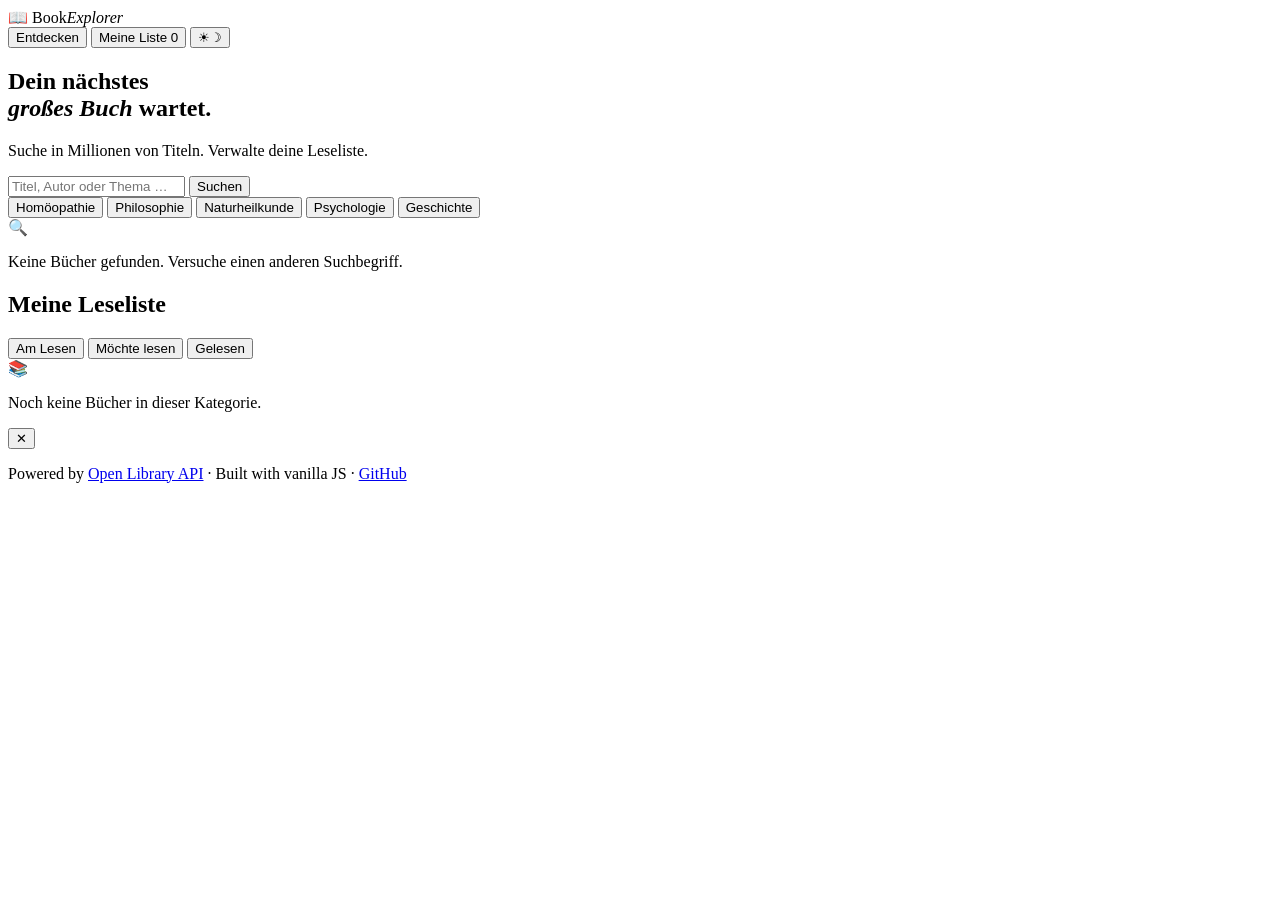
==== index.html @ 0f9fd511 "Add files via upload" ====
<!DOCTYPE html>
<html lang="de">
<head>
  <meta charset="UTF-8" />
  <meta name="viewport" content="width=device-width, initial-scale=1.0" />
  <title>Book Explorer — Discover Your Next Read</title>
  <link rel="stylesheet" href="css/style.css" />
  <link rel="preconnect" href="https://fonts.googleapis.com" />
  <link href="https://fonts.googleapis.com/css2?family=Playfair+Display:ital,wght@0,400;0,600;1,400&family=DM+Sans:wght@300;400;500&display=swap" rel="stylesheet" />
</head>
<body data-theme="light">

  <!-- Header -->
  <header class="site-header">
    <div class="container">
      <div class="logo">
        <span class="logo-icon">📖</span>
        <span class="logo-text">Book<em>Explorer</em></span>
      </div>
      <nav class="header-nav">
        <button class="nav-btn active" data-view="search">Entdecken</button>
        <button class="nav-btn" data-view="reading">Meine Liste <span class="badge" id="list-count">0</span></button>
        <button class="theme-toggle" id="theme-toggle" aria-label="Theme wechseln">
          <span class="sun">☀</span><span class="moon">☽</span>
        </button>
      </nav>
    </div>
  </header>

  <!-- Hero / Search -->
  <section class="hero" id="view-search">
    <div class="container">
      <h1 class="hero-title">Dein nächstes<br /><em>großes Buch</em> wartet.</h1>
      <p class="hero-sub">Suche in Millionen von Titeln. Verwalte deine Leseliste.</p>
      <form class="search-form" id="search-form" onsubmit="return false;">
        <input
          type="text"
          id="search-input"
          class="search-input"
          placeholder="Titel, Autor oder Thema …"
          autocomplete="off"
        />
        <button class="search-btn" id="search-btn">Suchen</button>
      </form>
      <div class="genre-pills">
        <button class="pill" data-q="homeopathy">Homöopathie</button>
        <button class="pill" data-q="philosophy medicine">Philosophie</button>
        <button class="pill" data-q="natural healing">Naturheilkunde</button>
        <button class="pill" data-q="psychology">Psychologie</button>
        <button class="pill" data-q="history">Geschichte</button>
      </div>
    </div>
  </section>

  <!-- Results -->
  <main class="container">
    <div id="results-header" class="results-header hidden">
      <span id="results-title"></span>
      <span id="results-count" class="muted"></span>
    </div>
    <div id="skeleton-grid" class="book-grid hidden">
      <!-- Skeleton placeholders injected by JS -->
    </div>
    <div id="book-grid" class="book-grid"></div>
    <div id="empty-state" class="empty-state hidden">
      <div class="empty-icon">🔍</div>
      <p>Keine Bücher gefunden. Versuche einen anderen Suchbegriff.</p>
    </div>

    <!-- Reading List View -->
    <section id="view-reading" class="hidden">
      <div class="reading-header">
        <h2>Meine Leseliste</h2>
      </div>
      <div class="reading-tabs">
        <button class="tab-btn active" data-status="reading">Am Lesen</button>
        <button class="tab-btn" data-status="want">Möchte lesen</button>
        <button class="tab-btn" data-status="done">Gelesen</button>
      </div>
      <div id="reading-list" class="book-grid"></div>
      <div id="reading-empty" class="empty-state hidden">
        <div class="empty-icon">📚</div>
        <p>Noch keine Bücher in dieser Kategorie.</p>
      </div>
    </section>
  </main>

  <!-- Modal -->
  <div class="modal-overlay hidden" id="modal-overlay">
    <div class="modal" id="modal">
      <button class="modal-close" id="modal-close">✕</button>
      <div class="modal-inner" id="modal-content"></div>
    </div>
  </div>

  <!-- Toast -->
  <div class="toast hidden" id="toast"></div>

  <footer class="site-footer">
    <div class="container">
      <p>Powered by <a href="https://openlibrary.org" target="_blank">Open Library API</a> · Built with vanilla JS · <a href="https://github.com" target="_blank">GitHub</a></p>
    </div>
  </footer>

  <script src="js/app.js"></script>
</body>
</html>
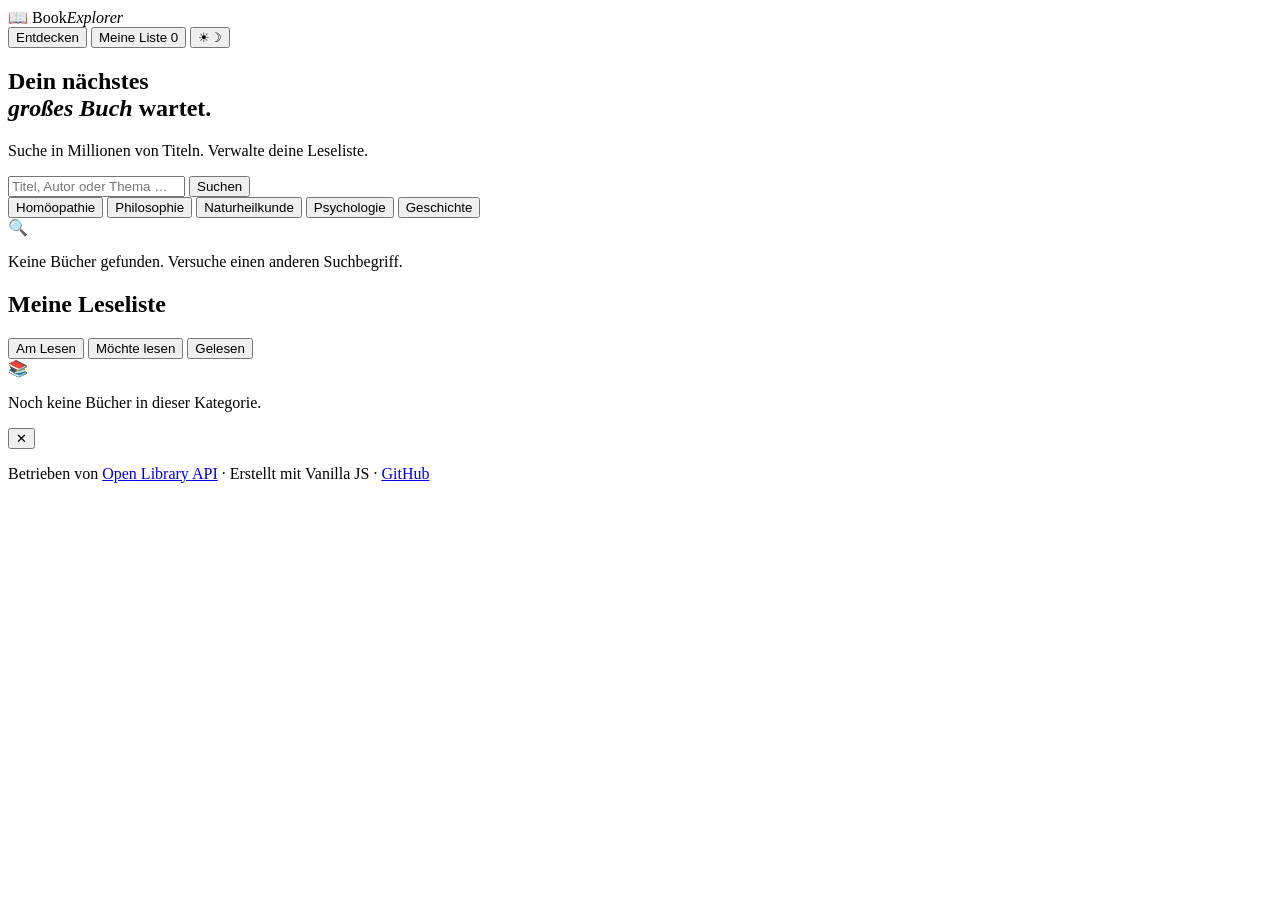
==== commit 86ffb2c2: "Add files via upload" ====
--- a/index.html
+++ b/index.html
@@ -3,7 +3,7 @@
 <head>
   <meta charset="UTF-8" />
   <meta name="viewport" content="width=device-width, initial-scale=1.0" />
-  <title>Book Explorer — Discover Your Next Read</title>
+  <title>Buch-Explorer — Entdecke dein nächstes Buch</title>
   <link rel="stylesheet" href="css/style.css" />
   <link rel="preconnect" href="https://fonts.googleapis.com" />
   <link href="https://fonts.googleapis.com/css2?family=Playfair+Display:ital,wght@0,400;0,600;1,400&family=DM+Sans:wght@300;400;500&display=swap" rel="stylesheet" />
@@ -98,7 +98,7 @@
 
   <footer class="site-footer">
     <div class="container">
-      <p>Powered by <a href="https://openlibrary.org" target="_blank">Open Library API</a> · Built with vanilla JS · <a href="https://github.com" target="_blank">GitHub</a></p>
+      <p>Betrieben von <a href="https://openlibrary.org" target="_blank">Open Library API</a> · Erstellt mit Vanilla JS · <a href="https://github.com" target="_blank">GitHub</a></p>
     </div>
   </footer>
 
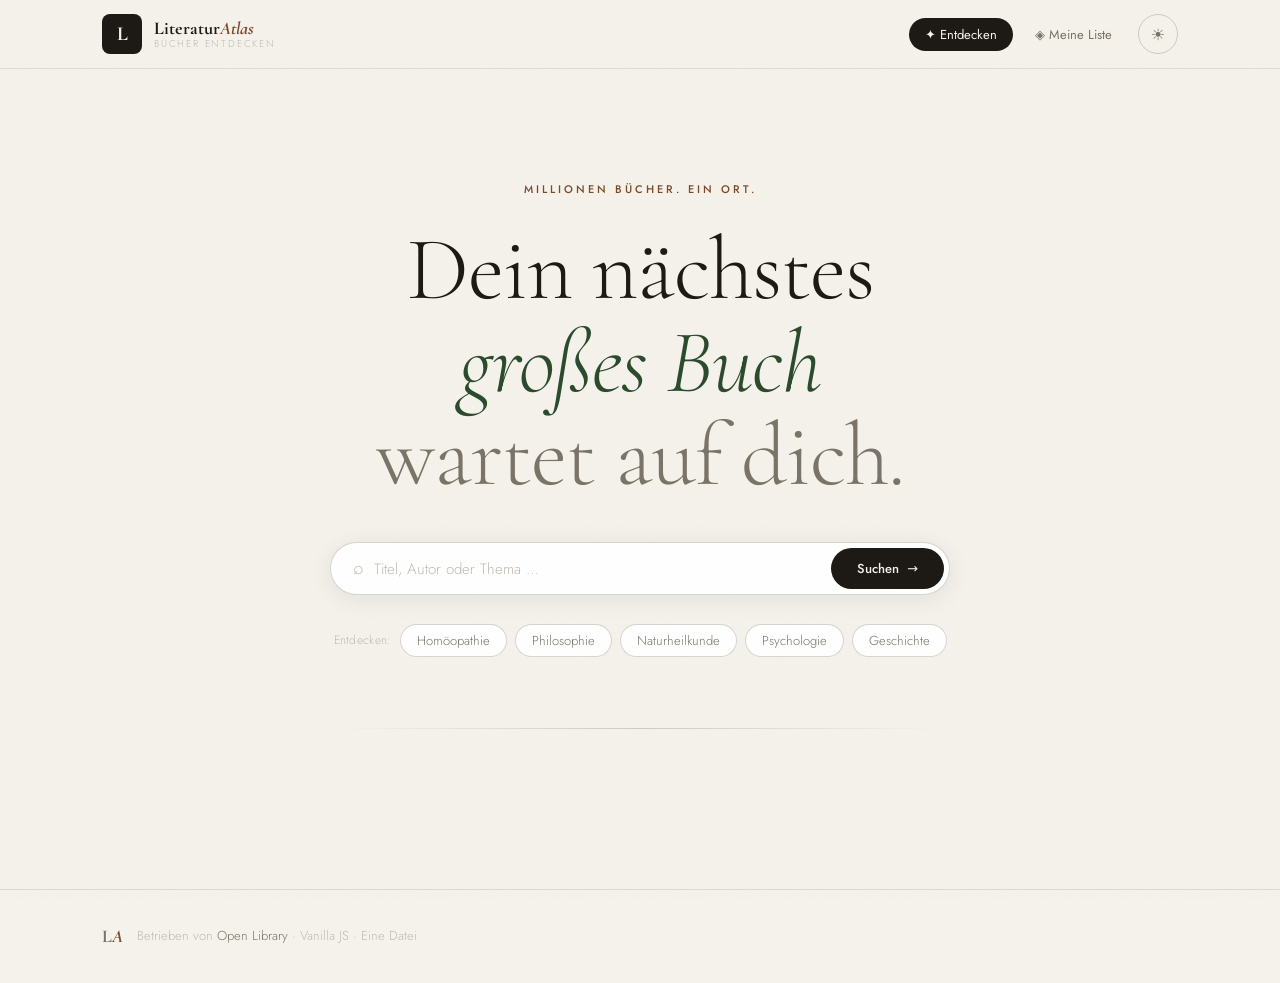
==== commit 5b60f2bb: "Add files via upload" ====
--- a/index.html
+++ b/index.html
@@ -1,107 +1,520 @@
 <!DOCTYPE html>
 <html lang="de">
 <head>
-  <meta charset="UTF-8" />
-  <meta name="viewport" content="width=device-width, initial-scale=1.0" />
-  <title>Buch-Explorer — Entdecke dein nächstes Buch</title>
-  <link rel="stylesheet" href="css/style.css" />
-  <link rel="preconnect" href="https://fonts.googleapis.com" />
-  <link href="https://fonts.googleapis.com/css2?family=Playfair+Display:ital,wght@0,400;0,600;1,400&family=DM+Sans:wght@300;400;500&display=swap" rel="stylesheet" />
+<meta charset="UTF-8"/>
+<meta name="viewport" content="width=device-width,initial-scale=1.0"/>
+<title>LiteraturAtlas — Bücher entdecken</title>
+<link href="https://fonts.googleapis.com/css2?family=Cormorant+Garamond:ital,wght@0,300;0,400;0,700;1,400;1,700&family=Jost:wght@300;400;500&display=swap" rel="stylesheet"/>
+<style>
+*,*::before,*::after{box-sizing:border-box;margin:0;padding:0}
+:root{
+  --bg:#F5F2EB;
+  --surface:#FFFFFF;
+  --text:#1C1814;
+  --muted:#7A7368;
+  --faint:#C0BAB0;
+  --green:#2A4A2C;
+  --green-l:#EBF0EB;
+  --brown:#7A4A28;
+  --brown-l:#F5EDE4;
+  --border:rgba(28,24,20,.10);
+  --border-m:rgba(28,24,20,.18);
+  --serif:'Cormorant Garamond',Georgia,serif;
+  --sans:'Jost',system-ui,sans-serif;
+  --r:12px;
+}
+[data-theme=dark]{
+  --bg:#100E0B;
+  --surface:#1C1814;
+  --text:#EDE8DF;
+  --muted:#8A8278;
+  --faint:#3A3630;
+  --green:#7BAD7E;
+  --green-l:#1A2B1B;
+  --brown:#C49A6C;
+  --brown-l:#2A1E14;
+  --border:rgba(237,232,223,.07);
+  --border-m:rgba(237,232,223,.15);
+}
+html{scroll-behavior:smooth}
+body{font-family:var(--sans);background:var(--bg);color:var(--text);min-height:100vh;transition:background .3s,color .3s;line-height:1.6}
+button{cursor:pointer;border:none;background:none;font-family:var(--sans)}
+img{display:block;max-width:100%}
+a{color:var(--green);text-decoration:none}
+.hidden{display:none!important}
+
+/* ── GRAIN OVERLAY ── */
+body::before{content:'';position:fixed;inset:0;pointer-events:none;z-index:999;opacity:.025;
+  background-image:url("data:image/svg+xml,%3Csvg viewBox='0 0 256 256' xmlns='http://www.w3.org/2000/svg'%3E%3Cfilter id='n'%3E%3CfeTurbulence type='fractalNoise' baseFrequency='.9' numOctaves='4' stitchTiles='stitch'/%3E%3C/filter%3E%3Crect width='100%25' height='100%25' filter='url(%23n)'/%3E%3C/svg%3E");
+  background-size:256px 256px}
+
+/* ── HEADER ── */
+header{position:sticky;top:0;z-index:100;backdrop-filter:blur(16px);-webkit-backdrop-filter:blur(16px);
+  background:rgba(245,242,235,.88);border-bottom:1px solid var(--border);transition:background .3s}
+[data-theme=dark] header{background:rgba(16,14,11,.88)}
+.hinner{max-width:1140px;margin:0 auto;padding:0 2rem;height:68px;display:flex;align-items:center;justify-content:space-between;gap:1rem}
+
+.logo{display:flex;align-items:center;gap:12px;text-decoration:none}
+.logo-sq{width:40px;height:40px;background:var(--text);color:var(--bg);border-radius:8px;
+  display:flex;align-items:center;justify-content:center;font-family:var(--serif);font-size:20px;font-weight:700;flex-shrink:0}
+.logo-words{display:flex;flex-direction:column;line-height:1.1}
+.logo-name{font-family:var(--serif);font-size:18px;font-weight:700;color:var(--text)}
+.logo-name em{color:var(--brown);font-style:italic}
+.logo-tag{font-size:10px;font-weight:300;color:var(--faint);letter-spacing:1.8px;text-transform:uppercase}
+
+nav{display:flex;align-items:center;gap:6px}
+.nbtn{padding:7px 16px;border-radius:30px;font-size:13px;font-weight:400;color:var(--muted);transition:all .2s;display:flex;align-items:center;gap:6px}
+.nbtn:hover{background:var(--surface);color:var(--text)}
+.nbtn.on{background:var(--text);color:var(--bg)}
+.badge{background:var(--brown);color:#fff;border-radius:10px;font-size:11px;font-weight:500;padding:2px 7px;min-width:20px;text-align:center;display:none}
+.badge.show{display:inline-block}
+.toggle{width:40px;height:40px;border-radius:50%;border:1px solid var(--border-m);color:var(--muted);
+  display:flex;align-items:center;justify-content:center;font-size:16px;transition:all .2s;margin-left:4px}
+.toggle:hover{background:var(--surface);color:var(--text)}
+[data-theme=light] .moon-i{display:none}
+[data-theme=dark]  .sun-i{display:none}
+
+/* ── HERO ── */
+.hero{padding:7rem 0 4.5rem;text-align:center;position:relative;overflow:hidden}
+.hero::after{content:'';position:absolute;bottom:0;left:50%;transform:translateX(-50%);
+  width:600px;height:1px;background:linear-gradient(90deg,transparent,var(--border-m),transparent)}
+.wrap{max-width:1140px;margin:0 auto;padding:0 2rem;position:relative;z-index:1}
+.eyebrow{font-size:11px;font-weight:500;letter-spacing:3px;text-transform:uppercase;color:var(--brown);margin-bottom:1.5rem;
+  opacity:0;animation:up .6s .1s forwards}
+h1{font-family:var(--serif);font-size:clamp(3.2rem,7vw,5.8rem);font-weight:300;line-height:1.04;letter-spacing:-1px;
+  color:var(--text);margin-bottom:2.5rem;opacity:0;animation:up .7s .2s forwards}
+h1 em{color:var(--green);font-style:italic}
+h1 .dim{color:var(--muted);font-weight:300}
+@keyframes up{from{opacity:0;transform:translateY(18px)}to{opacity:1;transform:none}}
+
+/* ── SEARCH ── */
+.sbox{max-width:620px;margin:0 auto 1.8rem;opacity:0;animation:up .7s .3s forwards}
+.sform{display:flex;align-items:center;gap:0;background:var(--surface);border:1.5px solid var(--border-m);
+  border-radius:50px;padding:5px 5px 5px 22px;box-shadow:0 4px 24px rgba(28,24,20,.08);transition:all .25s}
+.sform:focus-within{border-color:var(--green);box-shadow:0 0 0 4px rgba(42,74,44,.12),0 4px 24px rgba(28,24,20,.08)}
+.sico{font-size:18px;color:var(--faint);flex-shrink:0;margin-right:10px}
+#q{flex:1;border:none;outline:none;background:transparent;font-family:var(--sans);font-size:15px;color:var(--text);font-weight:300}
+#q::placeholder{color:var(--faint)}
+#sbtn{padding:11px 26px;border-radius:40px;background:var(--text);color:var(--bg);font-size:13px;font-weight:500;
+  transition:all .2s;display:flex;align-items:center;gap:8px;flex-shrink:0}
+#sbtn:hover{opacity:.85}
+#sbtn:active{transform:scale(.97)}
+.arr{transition:transform .2s}
+#sbtn:hover .arr{transform:translateX(3px)}
+
+/* ── PILLS ── */
+.pills{display:flex;flex-wrap:wrap;gap:8px;justify-content:center;align-items:center;
+  opacity:0;animation:up .7s .4s forwards}
+.plabel{font-size:12px;color:var(--faint);font-weight:300;letter-spacing:.3px}
+.pill{padding:6px 16px;border:1px solid var(--border-m);border-radius:30px;font-size:13px;font-weight:300;
+  color:var(--muted);background:var(--surface);transition:all .2s}
+.pill:hover{border-color:var(--green);color:var(--green);background:var(--green-l);transform:translateY(-1px)}
+
+/* ── RESULTS BAR ── */
+.rbar{display:flex;align-items:center;gap:14px;margin-bottom:2rem;padding-top:.5rem}
+.rline{width:28px;height:1.5px;background:var(--brown);flex-shrink:0}
+.rtitle{font-size:15px;font-weight:500}
+.rcount{font-size:13px;font-weight:300;color:var(--muted)}
+
+/* ── GRID ── */
+main{max-width:1140px;margin:0 auto;padding:0 2rem 6rem}
+.grid{display:grid;grid-template-columns:repeat(auto-fill,minmax(175px,1fr));gap:1.6rem;margin-bottom:4rem}
+
+/* skeleton */
+.skel{background:var(--surface);border-radius:var(--r);overflow:hidden;animation:pulse 1.5s ease-in-out infinite}
+.skel-img{height:240px;background:var(--bg)}
+.skel-bod{padding:14px}
+.skel-l{height:12px;background:var(--bg);border-radius:4px;margin-bottom:8px}
+.skel-l.s{width:55%}
+@keyframes pulse{0%,100%{opacity:1}50%{opacity:.5}}
+
+/* card */
+.card{background:var(--surface);border-radius:var(--r);overflow:hidden;border:1px solid var(--border);
+  cursor:pointer;transition:all .3s cubic-bezier(.16,1,.3,1);display:flex;flex-direction:column;position:relative}
+.card:hover{transform:translateY(-6px);box-shadow:0 20px 50px rgba(28,24,20,.15);border-color:transparent}
+.card:hover .cimg img{transform:scale(1.06)}
+
+.cimg{aspect-ratio:2/3;overflow:hidden;background:var(--bg);position:relative}
+.cimg img{width:100%;height:100%;object-fit:cover;transition:transform .5s cubic-bezier(.16,1,.3,1)}
+.no-cover{width:100%;height:100%;display:flex;flex-direction:column;align-items:center;justify-content:center;
+  gap:10px;color:var(--faint);font-family:var(--serif);font-size:13px;font-style:italic;text-align:center;padding:1rem}
+.no-cover svg{opacity:.25}
+
+.stag{position:absolute;top:10px;right:10px;font-size:10px;font-weight:500;padding:4px 10px;
+  border-radius:20px;letter-spacing:.3px;backdrop-filter:blur(8px)}
+.s-r{background:rgba(42,74,44,.88);color:#fff}
+.s-w{background:rgba(122,74,40,.88);color:#fff}
+.s-d{background:rgba(40,36,32,.88);color:#fff}
+
+.cinfo{padding:14px;flex:1;display:flex;flex-direction:column;gap:4px}
+.ctitle{font-family:var(--serif);font-size:15px;font-weight:700;color:var(--text);line-height:1.25;
+  display:-webkit-box;-webkit-line-clamp:2;-webkit-box-orient:vertical;overflow:hidden}
+.cauthor{font-size:12px;font-weight:300;color:var(--muted)}
+.cyear{font-size:11px;font-weight:300;color:var(--faint)}
+
+/* empty */
+.empty{text-align:center;padding:5rem 1rem;color:var(--muted)}
+.empty-ico{font-size:3rem;color:var(--faint);margin-bottom:1rem;opacity:.4;font-family:var(--serif)}
+
+/* ── READING LIST ── */
+.rl-head{padding:2.5rem 0 1.5rem}
+.rl-head h2{font-family:var(--serif);font-size:2.8rem;font-weight:300;letter-spacing:-.5px}
+.rl-head h2 em{color:var(--brown);font-style:italic}
+.tabs{display:flex;gap:2px;border-bottom:1px solid var(--border);margin-bottom:2rem}
+.tab{padding:10px 22px;font-size:14px;font-weight:300;color:var(--muted);border-bottom:2px solid transparent;
+  margin-bottom:-1px;transition:all .2s}
+.tab:hover{color:var(--text)}
+.tab.on{color:var(--green);border-bottom-color:var(--green);font-weight:500}
+
+/* ── MODAL ── */
+.overlay{position:fixed;inset:0;z-index:200;background:rgba(10,8,6,.65);backdrop-filter:blur(10px);
+  display:flex;align-items:center;justify-content:center;padding:1.5rem;animation:fin .2s ease}
+@keyframes fin{from{opacity:0}to{opacity:1}}
+.modal{background:var(--surface);border-radius:20px;max-width:560px;width:100%;max-height:88vh;
+  overflow-y:auto;position:relative;box-shadow:0 30px 80px rgba(0,0,0,.3);border:1px solid var(--border-m);
+  animation:mup .3s cubic-bezier(.16,1,.3,1)}
+@keyframes mup{from{transform:translateY(30px) scale(.97);opacity:0}to{transform:none;opacity:1}}
+.mclose{position:absolute;top:16px;right:16px;z-index:2;width:34px;height:34px;border-radius:50%;
+  background:var(--bg);color:var(--muted);font-size:13px;display:flex;align-items:center;justify-content:center;
+  border:1px solid var(--border);transition:all .2s}
+.mclose:hover{background:var(--text);color:var(--bg)}
+.mrow{display:flex;gap:1.5rem;padding:2rem}
+.mcov{width:115px;flex-shrink:0;aspect-ratio:2/3;border-radius:8px;overflow:hidden;background:var(--bg);
+  box-shadow:6px 6px 24px rgba(0,0,0,.2)}
+.mcov img{width:100%;height:100%;object-fit:cover}
+.mmeta{flex:1;padding-top:4px}
+.mtitle{font-family:var(--serif);font-size:1.5rem;font-weight:700;line-height:1.2;margin-bottom:.5rem}
+.mauthor{color:var(--muted);font-size:14px;font-weight:300;margin-bottom:4px}
+.myear{color:var(--faint);font-size:12px;font-weight:300;margin-bottom:1.2rem}
+.mdesc{padding:0 2rem 1.5rem;font-size:14px;font-weight:300;color:var(--muted);line-height:1.8;
+  font-style:italic;border-bottom:1px solid var(--border)}
+.mactions{padding:1.5rem 2rem;display:flex;gap:8px;flex-wrap:wrap}
+.abtn{flex:1;min-width:115px;padding:10px 12px;border-radius:8px;border:1px solid var(--border-m);
+  font-size:13px;font-weight:400;color:var(--muted);background:transparent;transition:all .2s;font-family:var(--sans)}
+.abtn:hover{border-color:var(--green);color:var(--green);background:var(--green-l)}
+.abtn.on{border-color:var(--green);color:var(--green);background:var(--green-l);font-weight:500}
+.mol{width:100%;text-align:center;padding:8px;font-size:13px}
+.mol a{color:var(--brown);font-weight:500}
+
+/* ── TOAST ── */
+.toast{position:fixed;bottom:2rem;left:50%;transform:translateX(-50%);background:var(--text);color:var(--bg);
+  padding:12px 24px;border-radius:30px;font-size:13px;z-index:999;white-space:nowrap;
+  box-shadow:0 8px 32px rgba(0,0,0,.25);animation:tin .3s cubic-bezier(.16,1,.3,1)}
+@keyframes tin{from{opacity:0;transform:translate(-50%,16px)}to{opacity:1;transform:translate(-50%,0)}}
+
+/* ── FOOTER ── */
+footer{border-top:1px solid var(--border);padding:2rem 0}
+.finner{max-width:1140px;margin:0 auto;padding:0 2rem;display:flex;align-items:center;gap:14px}
+.flogo{font-family:var(--serif);font-size:18px;font-weight:700;color:var(--muted)}
+.flogo em{color:var(--brown);font-style:italic}
+.ftxt{font-size:13px;font-weight:300;color:var(--faint)}
+.ftxt a{color:var(--muted)}
+
+@media(max-width:640px){
+  h1{font-size:2.8rem}
+  .logo-tag,.logo-words .logo-tag{display:none}
+  .mrow{flex-direction:column;align-items:center}
+  .mcov{width:100px}
+}
+</style>
 </head>
 <body data-theme="light">
 
-  <!-- Header -->
-  <header class="site-header">
-    <div class="container">
-      <div class="logo">
-        <span class="logo-icon">📖</span>
-        <span class="logo-text">Book<em>Explorer</em></span>
+<header>
+  <div class="hinner">
+    <a class="logo" href="#">
+      <div class="logo-sq">L</div>
+      <div class="logo-words">
+        <span class="logo-name">Literatur<em>Atlas</em></span>
+        <span class="logo-tag">Bücher entdecken</span>
       </div>
-      <nav class="header-nav">
-        <button class="nav-btn active" data-view="search">Entdecken</button>
-        <button class="nav-btn" data-view="reading">Meine Liste <span class="badge" id="list-count">0</span></button>
-        <button class="theme-toggle" id="theme-toggle" aria-label="Theme wechseln">
-          <span class="sun">☀</span><span class="moon">☽</span>
-        </button>
-      </nav>
-    </div>
-  </header>
-
-  <!-- Hero / Search -->
-  <section class="hero" id="view-search">
-    <div class="container">
-      <h1 class="hero-title">Dein nächstes<br /><em>großes Buch</em> wartet.</h1>
-      <p class="hero-sub">Suche in Millionen von Titeln. Verwalte deine Leseliste.</p>
-      <form class="search-form" id="search-form" onsubmit="return false;">
-        <input
-          type="text"
-          id="search-input"
-          class="search-input"
-          placeholder="Titel, Autor oder Thema …"
-          autocomplete="off"
-        />
-        <button class="search-btn" id="search-btn">Suchen</button>
-      </form>
-      <div class="genre-pills">
-        <button class="pill" data-q="homeopathy">Homöopathie</button>
-        <button class="pill" data-q="philosophy medicine">Philosophie</button>
-        <button class="pill" data-q="natural healing">Naturheilkunde</button>
-        <button class="pill" data-q="psychology">Psychologie</button>
-        <button class="pill" data-q="history">Geschichte</button>
+    </a>
+    <nav>
+      <button class="nbtn on" data-view="search">✦ Entdecken</button>
+      <button class="nbtn" data-view="reading">◈ Meine Liste <span class="badge" id="badge">0</span></button>
+      <button class="toggle" id="toggle"><span class="sun-i">☀</span><span class="moon-i">☽</span></button>
+    </nav>
+  </div>
+</header>
+
+<section class="hero" id="v-search">
+  <div class="wrap">
+    <div class="eyebrow">Millionen Bücher. Ein Ort.</div>
+    <h1>Dein nächstes<br/><em>großes Buch</em><br/><span class="dim">wartet auf dich.</span></h1>
+    <div class="sbox">
+      <div class="sform">
+        <span class="sico">⌕</span>
+        <input id="q" type="text" placeholder="Titel, Autor oder Thema …" autocomplete="off"/>
+        <button id="sbtn"><span>Suchen</span><span class="arr">→</span></button>
       </div>
     </div>
+    <div class="pills">
+      <span class="plabel">Entdecken:</span>
+      <button class="pill" data-q="homeopathy">Homöopathie</button>
+      <button class="pill" data-q="philosophy medicine">Philosophie</button>
+      <button class="pill" data-q="natural healing">Naturheilkunde</button>
+      <button class="pill" data-q="psychology">Psychologie</button>
+      <button class="pill" data-q="history">Geschichte</button>
+    </div>
+  </div>
+</section>
+
+<main>
+  <div id="rbar" class="rbar hidden">
+    <div class="rline"></div>
+    <span id="rtitle" class="rtitle"></span>
+    <span id="rcount" class="rcount"></span>
+  </div>
+  <div id="skelgrid" class="grid hidden"></div>
+  <div id="grid" class="grid"></div>
+  <div id="empty" class="empty hidden">
+    <div class="empty-ico">◎</div>
+    <p>Keine Bücher gefunden.<br/>Versuche einen anderen Suchbegriff.</p>
+  </div>
+
+  <section id="v-reading" class="hidden">
+    <div class="rl-head">
+      <h2>Meine <em>Leseliste</em></h2>
+    </div>
+    <div class="tabs">
+      <button class="tab on" data-s="reading">📖 Am Lesen</button>
+      <button class="tab" data-s="want">🔖 Merkliste</button>
+      <button class="tab" data-s="done">✅ Gelesen</button>
+    </div>
+    <div id="rl-grid" class="grid"></div>
+    <div id="rl-empty" class="empty hidden">
+      <div class="empty-ico">◎</div>
+      <p>Noch keine Bücher hier.</p>
+    </div>
   </section>
-
-  <!-- Results -->
-  <main class="container">
-    <div id="results-header" class="results-header hidden">
-      <span id="results-title"></span>
-      <span id="results-count" class="muted"></span>
-    </div>
-    <div id="skeleton-grid" class="book-grid hidden">
-      <!-- Skeleton placeholders injected by JS -->
-    </div>
-    <div id="book-grid" class="book-grid"></div>
-    <div id="empty-state" class="empty-state hidden">
-      <div class="empty-icon">🔍</div>
-      <p>Keine Bücher gefunden. Versuche einen anderen Suchbegriff.</p>
-    </div>
-
-    <!-- Reading List View -->
-    <section id="view-reading" class="hidden">
-      <div class="reading-header">
-        <h2>Meine Leseliste</h2>
+</main>
+
+<div class="overlay hidden" id="overlay">
+  <div class="modal">
+    <button class="mclose" id="mclose">✕</button>
+    <div id="mcontent"></div>
+  </div>
+</div>
+
+<div class="toast hidden" id="toast"></div>
+
+<footer>
+  <div class="finner">
+    <span class="flogo">L<em>A</em></span>
+    <p class="ftxt">Betrieben von <a href="https://openlibrary.org" target="_blank">Open Library</a> · Vanilla JS · Eine Datei</p>
+  </div>
+</footer>
+
+<script>
+const $=id=>document.getElementById(id);
+const state={
+  view:'search',tab:'reading',
+  list:JSON.parse(localStorage.getItem('la-list')||'[]'),
+  lastQ:''
+};
+
+// Init
+updateBadge();
+buildSkeleton();
+
+// Listeners
+$('sbtn').onclick=go;
+$('q').onkeydown=e=>{if(e.key==='Enter')go()};
+document.querySelectorAll('.pill').forEach(p=>p.onclick=()=>{$('q').value=p.dataset.q;go()});
+document.querySelectorAll('.nbtn').forEach(b=>b.onclick=()=>{
+  document.querySelectorAll('.nbtn').forEach(x=>x.classList.remove('on'));
+  b.classList.add('on');
+  switchView(b.dataset.view);
+});
+document.querySelectorAll('.tab').forEach(t=>t.onclick=()=>{
+  document.querySelectorAll('.tab').forEach(x=>x.classList.remove('on'));
+  t.classList.add('on');
+  state.tab=t.dataset.s;
+  renderRL();
+});
+$('mclose').onclick=closeM;
+$('overlay').onclick=e=>{if(e.target===$('overlay'))closeM()};
+$('toggle').onclick=()=>{
+  const n=document.body.dataset.theme==='light'?'dark':'light';
+  document.body.dataset.theme=n;
+  localStorage.setItem('la-theme',n);
+};
+const saved=localStorage.getItem('la-theme');
+if(saved)document.body.dataset.theme=saved;
+
+// View
+function switchView(v){
+  state.view=v;
+  $('v-search').classList.toggle('hidden',v!=='search');
+  $('v-reading').classList.toggle('hidden',v!=='reading');
+  $('grid').classList.toggle('hidden',v!=='search');
+  $('rbar').classList.toggle('hidden',v!=='search'||!state.lastQ);
+  $('empty').classList.add('hidden');
+  if(v==='reading')renderRL();
+}
+
+// Search
+async function go(){
+  const q=$('q').value.trim();
+  if(!q)return;
+  state.lastQ=q;
+  showSkel();
+  $('grid').innerHTML='';
+  $('empty').classList.add('hidden');
+  try{
+    const r=await fetch(`https://openlibrary.org/search.json?q=${encodeURIComponent(q)}&limit=24&fields=key,title,author_name,first_publish_year,cover_i`);
+    if(!r.ok)throw new Error();
+    const d=await r.json();
+    hideSkel();
+    if(!d.docs||!d.docs.length){$('empty').classList.remove('hidden');$('rbar').classList.add('hidden');return;}
+    $('rtitle').textContent=`Ergebnisse für „${q}"`;
+    $('rcount').textContent=`${d.docs.length} Bücher`;
+    $('rbar').classList.remove('hidden');
+    d.docs.slice(0,24).forEach(b=>$('grid').appendChild(makeCard(b)));
+  }catch{hideSkel();toast('Fehler – bitte erneut versuchen.');}
+}
+
+// Card
+function makeCard(b,inRL=false){
+  const el=document.createElement('div');
+  el.className='card';
+  el.dataset.key=b.key;
+  const url=b.cover_i?`https://covers.openlibrary.org/b/id/${b.cover_i}-M.jpg`:null;
+  const t=b.title||'Unbekannt';
+  const a=b.author_name?b.author_name[0]:'Unbekannt';
+  const y=b.first_publish_year||'';
+  const st=getStatus(b.key);
+  el.innerHTML=`
+    <div class="cimg">
+      ${url?`<img src="${url}" alt="${esc(t)}" loading="lazy"/>`:`
+      <div class="no-cover">
+        <svg width="32" height="32" viewBox="0 0 24 24" fill="none" stroke="currentColor" stroke-width="1.2">
+          <path d="M4 19.5A2.5 2.5 0 0 1 6.5 17H20"/><path d="M6.5 2H20v20H6.5A2.5 2.5 0 0 1 4 19.5v-15A2.5 2.5 0 0 1 6.5 2z"/>
+        </svg>
+        <span>${esc(t)}</span>
+      </div>`}
+      ${st?`<span class="stag s-${st[0]}">${stLabel(st)}</span>`:''}
+    </div>
+    <div class="cinfo">
+      <div class="ctitle">${esc(t)}</div>
+      <div class="cauthor">${esc(a)}</div>
+      ${y?`<div class="cyear">${y}</div>`:''}
+    </div>`;
+  el.onclick=()=>openM(b);
+  return el;
+}
+
+// Modal
+async function openM(b){
+  const url=b.cover_i?`https://covers.openlibrary.org/b/id/${b.cover_i}-L.jpg`:null;
+  const t=b.title||'Unbekannt';
+  const a=b.author_name?b.author_name.join(', '):'Unbekannt';
+  const y=b.first_publish_year||'';
+  const key=b.key?.replace('/works/','');
+  const olUrl=key?`https://openlibrary.org/works/${key}`:'https://openlibrary.org';
+  const st=getStatus(b.key);
+
+  $('mcontent').innerHTML=`
+    <div class="mrow">
+      <div class="mcov">${url?`<img src="${url}" alt="${esc(t)}"/>`:`<div style="width:100%;height:100%;display:flex;align-items:center;justify-content:center;font-size:2rem;opacity:.2">📘</div>`}</div>
+      <div class="mmeta">
+        <div class="mtitle">${esc(t)}</div>
+        <div class="mauthor">${esc(a)}</div>
+        ${y?`<div class="myear">Erstveröffentlicht ${y}</div>`:''}
+        <div id="dload" style="font-size:13px;color:var(--faint)">Lade Beschreibung …</div>
       </div>
-      <div class="reading-tabs">
-        <button class="tab-btn active" data-status="reading">Am Lesen</button>
-        <button class="tab-btn" data-status="want">Möchte lesen</button>
-        <button class="tab-btn" data-status="done">Gelesen</button>
-      </div>
-      <div id="reading-list" class="book-grid"></div>
-      <div id="reading-empty" class="empty-state hidden">
-        <div class="empty-icon">📚</div>
-        <p>Noch keine Bücher in dieser Kategorie.</p>
-      </div>
-    </section>
-  </main>
-
-  <!-- Modal -->
-  <div class="modal-overlay hidden" id="modal-overlay">
-    <div class="modal" id="modal">
-      <button class="modal-close" id="modal-close">✕</button>
-      <div class="modal-inner" id="modal-content"></div>
-    </div>
-  </div>
-
-  <!-- Toast -->
-  <div class="toast hidden" id="toast"></div>
-
-  <footer class="site-footer">
-    <div class="container">
-      <p>Betrieben von <a href="https://openlibrary.org" target="_blank">Open Library API</a> · Erstellt mit Vanilla JS · <a href="https://github.com" target="_blank">GitHub</a></p>
-    </div>
-  </footer>
-
-  <script src="js/app.js"></script>
+    </div>
+    <div class="mdesc hidden" id="mdesc"></div>
+    <div class="mactions">
+      <button class="abtn ${st==='reading'?'on':''}" data-s="reading">📖 Am Lesen</button>
+      <button class="abtn ${st==='want'?'on':''}" data-s="want">🔖 Merkliste</button>
+      <button class="abtn ${st==='done'?'on':''}" data-s="done">✅ Gelesen</button>
+      <div class="mol"><a href="${olUrl}" target="_blank">Auf Open Library ansehen →</a></div>
+    </div>`;
+
+  $('mcontent').querySelectorAll('.abtn').forEach(btn=>btn.onclick=()=>{
+    toggleSt(b,btn.dataset.s);
+    $('mcontent').querySelectorAll('.abtn').forEach(x=>x.classList.toggle('on',x.dataset.s===getStatus(b.key)));
+  });
+
+  $('overlay').classList.remove('hidden');
+  document.body.style.overflow='hidden';
+
+  if(key){
+    try{
+      const r=await fetch(`https://openlibrary.org/works/${key}.json`);
+      const d=await r.json();
+      const desc=typeof d.description==='string'?d.description:d.description?.value||'';
+      if(desc){
+        $('mdesc').textContent=desc.length>600?desc.slice(0,600)+'…':desc;
+        $('mdesc').classList.remove('hidden');
+      }
+    }catch{}finally{$('dload')?.remove()}
+  }else{$('dload')?.remove()}
+}
+
+function closeM(){$('overlay').classList.add('hidden');document.body.style.overflow='';}
+
+// Reading list
+function renderRL(){
+  const g=$('rl-grid'),e=$('rl-empty');
+  const items=state.list.filter(b=>b.status===state.tab);
+  g.innerHTML='';
+  if(!items.length){e.classList.remove('hidden');g.classList.add('hidden');}
+  else{e.classList.add('hidden');g.classList.remove('hidden');items.forEach(b=>g.appendChild(makeCard(b,true)));}
+}
+
+function toggleSt(b,ns){
+  const ex=state.list.find(x=>x.key===b.key);
+  if(ex&&ex.status===ns){state.list=state.list.filter(x=>x.key!==b.key);toast('Aus Liste entfernt.');}
+  else if(ex){ex.status=ns;toast(`Status: ${stLabel(ns)}`);}
+  else{state.list.push({...b,status:ns});toast(`Hinzugefügt: ${stLabel(ns)}`);}
+  save();updateBadge();refreshCards(b.key);
+}
+
+function save(){localStorage.setItem('la-list',JSON.stringify(state.list));}
+
+function updateBadge(){
+  const b=$('badge');
+  b.textContent=state.list.length;
+  b.classList.toggle('show',state.list.length>0);
+}
+
+function refreshCards(key){
+  document.querySelectorAll(`.card[data-key="${key}"]`).forEach(c=>{
+    const st=getStatus(key);
+    let tag=c.querySelector('.stag');
+    if(st){
+      if(!tag){tag=document.createElement('span');c.querySelector('.cimg').appendChild(tag);}
+      tag.className=`stag s-${st[0]}`;tag.textContent=stLabel(st);
+    }else{tag?.remove();}
+  });
+  if(state.view==='reading')renderRL();
+}
+
+function getStatus(key){return state.list.find(b=>b.key===key)?.status||null;}
+function stLabel(s){return{reading:'📖 Lese ich',want:'🔖 Merkliste',done:'✅ Gelesen'}[s]||s;}
+
+// Skeleton
+function buildSkeleton(){
+  $('skelgrid').innerHTML=Array(8).fill(0).map(()=>`
+    <div class="skel"><div class="skel-img"></div><div class="skel-bod">
+    <div class="skel-l"></div><div class="skel-l s"></div></div></div>`).join('');
+}
+function showSkel(){$('skelgrid').classList.remove('hidden');$('grid').classList.add('hidden');}
+function hideSkel(){$('skelgrid').classList.add('hidden');$('grid').classList.remove('hidden');}
+
+// Toast
+let tt;
+function toast(msg){
+  clearTimeout(tt);
+  const el=$('toast');
+  el.textContent=msg;el.classList.remove('hidden');
+  tt=setTimeout(()=>el.classList.add('hidden'),2800);
+}
+
+// Escape
+function esc(s){return String(s).replace(/&/g,'&amp;').replace(/</g,'&lt;').replace(/>/g,'&gt;').replace(/"/g,'&quot;');}
+</script>
 </body>
 </html>
